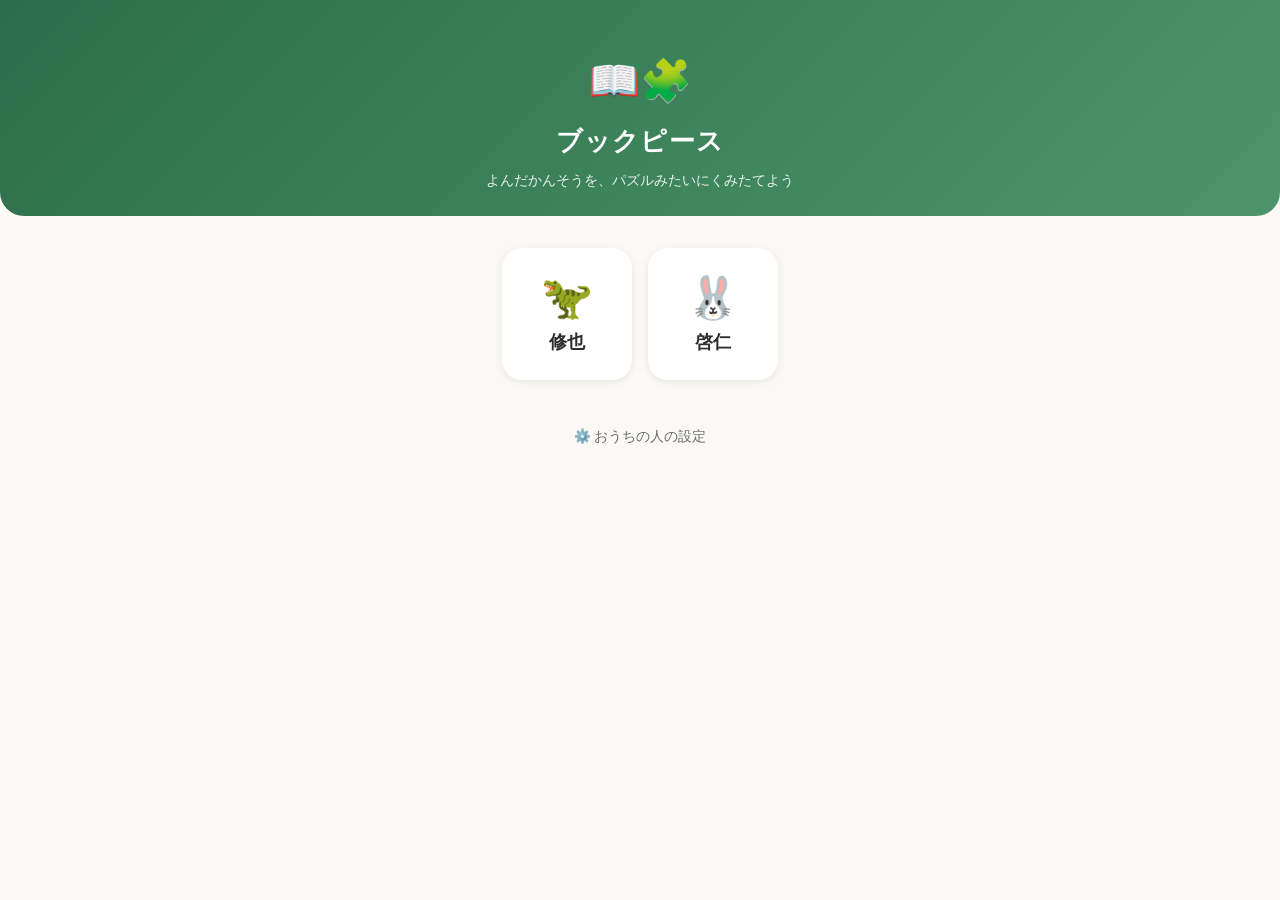
==== index.html @ 00ca7297 "first commit" ====
<!DOCTYPE html>
<html lang="ja">
<head>
  <meta charset="UTF-8">
  <meta name="viewport" content="width=device-width, initial-scale=1, viewport-fit=cover">
  <meta name="apple-mobile-web-app-capable" content="yes">
  <meta name="apple-mobile-web-app-status-bar-style" content="default">
  <meta name="apple-mobile-web-app-title" content="ブックピース">
  <meta name="theme-color" content="#2c6e49">
  <link rel="manifest" href="./manifest.json">
  <link rel="apple-touch-icon" href="./icons/icon.svg">
  <link rel="icon" href="./icons/icon.svg">
  <link rel="stylesheet" href="./style.css">
  <title>ブックピース</title>
</head>
<body>

  <!-- ホーム画面：子供選択 -->
  <section id="screen-home" class="screen active">
    <header class="home-header">
      <div class="home-logo">📖🧩</div>
      <h1>ブックピース</h1>
      <p class="home-sub">よんだかんそうを、パズルみたいにくみたてよう</p>
    </header>
    <div class="child-picker">
      <button class="child-btn" data-child="shuya">
        <span class="avatar">🦖</span>
        <span class="child-name" data-name="shuya">修也</span>
      </button>
      <button class="child-btn" data-child="hiroto">
        <span class="avatar">🐰</span>
        <span class="child-name" data-name="hiroto">啓仁</span>
      </button>
    </div>
    <button class="settings-link" data-action="open-settings">⚙️ おうちの人の設定</button>
  </section>

  <!-- 本棚画面 -->
  <section id="screen-shelf" class="screen">
    <header class="bar-header">
      <button class="back-btn" data-action="back-home">←</button>
      <div class="bar-title">
        <span class="shelf-avatar" id="shelf-avatar"><span>🦖</span></span>
        <h2 id="shelf-title">本棚</h2>
      </div>
      <span></span>
    </header>
    <div class="shelf-body">
      <button class="new-book-btn" data-action="new-book">＋ あたらしいかんそうぶんをつくる</button>
      <div class="shelf-list" id="shelf-list"></div>
      <div class="shelf-empty hidden" id="shelf-empty">まだ かんそうぶんが ないよ。<br>「あたらしいかんそうぶんをつくる」から はじめよう！</div>
    </div>
  </section>

  <!-- 本の登録画面 -->
  <section id="screen-newbook" class="screen">
    <header class="bar-header">
      <button class="back-btn" data-action="back-shelf">←</button>
      <div class="bar-title"><h2>本のとうろく</h2></div>
      <span></span>
    </header>
    <div class="form-body">
      <label class="form-label">本のタイトル</label>
      <input type="text" id="input-title" class="form-input" placeholder="れい：スイミー" maxlength="60">

      <label class="form-label">よんだ日</label>
      <input type="date" id="input-date" class="form-input">

      <label class="form-label">がくねんモード</label>
      <div class="grade-picker">
        <button class="grade-btn" data-grade="grade1">
          <strong>1ねんせいモード</strong>
          <span>ひらがな中心・4問・目標400字</span>
        </button>
        <button class="grade-btn" data-grade="grade3">
          <strong>3ねんせいモード</strong>
          <span>じっくり8問・目標800字</span>
        </button>
      </div>

      <button class="primary-btn" id="btn-start-interview">インタビューをはじめる →</button>
    </div>
  </section>

  <!-- インタビュー画面 -->
  <section id="screen-interview" class="screen">
    <header class="bar-header">
      <button class="back-btn" data-action="interview-back">←</button>
      <div class="bar-title"><h2>かんそうを話そう</h2></div>
      <span class="q-progress" id="q-progress"></span>
    </header>
    <div class="progress-bar-wrap">
      <div class="progress-bar-fill" id="interview-progress-fill"></div>
    </div>
    <div class="interview-body">
      <div class="question-card">
        <p class="question-text" id="question-text"></p>
      </div>
      <textarea id="answer-input" class="answer-textarea" placeholder="ここに かいてね（またはマイクでもOK）" rows="4"></textarea>
      <div class="mic-row">
        <button class="mic-btn" id="btn-mic" title="音声入力（対応ブラウザのみ）">🎤 話してみる</button>
      </div>
      <div class="emotion-chips hidden" id="emotion-chips"></div>
      <div class="depth-hint hidden" id="depth-hint">
        <p>もうすこしくわしく書いてみよう！たとえば、色や音、思ったことをたしてみてね。</p>
        <div class="depth-hint-actions">
          <button class="ghost-btn" id="btn-depth-edit">書きなおす</button>
          <button class="ghost-btn" id="btn-depth-continue">このまま次へ</button>
        </div>
      </div>
      <button class="primary-btn" id="btn-next-question">次へ →</button>
    </div>
  </section>

  <!-- カードパズル画面 -->
  <section id="screen-puzzle" class="screen">
    <header class="bar-header">
      <button class="back-btn" data-action="back-shelf">←</button>
      <div class="bar-title"><h2>カードをくみたてよう</h2></div>
      <span></span>
    </header>
    <p class="puzzle-hint">カードをタップしてえらび → いれたい「はじめ・なか・おわり」をタップ！</p>
    <div class="puzzle-zones">
      <div class="puzzle-zone" data-zone="start">
        <div class="zone-head">はじめ</div>
        <ul class="zone-list" id="zone-start"></ul>
      </div>
      <div class="puzzle-zone" data-zone="mid">
        <div class="zone-head">なか</div>
        <ul class="zone-list" id="zone-mid"></ul>
      </div>
      <div class="puzzle-zone" data-zone="end">
        <div class="zone-head">おわり</div>
        <ul class="zone-list" id="zone-end"></ul>
      </div>
    </div>
    <button class="primary-btn" id="btn-to-connect">つなぎことばへ →</button>
  </section>

  <!-- つなぎことば画面 -->
  <section id="screen-connect" class="screen">
    <header class="bar-header">
      <button class="back-btn" data-action="back-puzzle">←</button>
      <div class="bar-title"><h2>つなぎことば</h2></div>
      <span></span>
    </header>
    <p class="puzzle-hint">「＋」をタップして、カードとカードのあいだに ことばを いれてみよう（いれなくてもOK）</p>
    <div class="connect-list" id="connect-list"></div>
    <button class="primary-btn" id="btn-to-preview">げんこうようしを見る →</button>
  </section>

  <!-- 原稿用紙プレビュー画面 -->
  <section id="screen-preview" class="screen">
    <header class="bar-header">
      <button class="back-btn" data-action="back-connect">←</button>
      <div class="bar-title"><h2>げんこうようし</h2></div>
      <span></span>
    </header>
    <div class="preview-body">
      <div class="preview-title-block">
        <div class="preview-book-title" id="preview-book-title"></div>
        <div class="preview-child-name" id="preview-child-name"></div>
      </div>
      <div class="char-meter-wrap">
        <div class="char-meter-fill" id="char-meter-fill"></div>
      </div>
      <div class="char-meter-text" id="char-meter-text"></div>
      <div class="genko-wrap">
        <div class="genko-grid" id="genko-grid"></div>
      </div>
      <div class="ai-polish-row">
        <button class="ghost-btn full" id="btn-ai-polish">✨ AIでぶんしょうをととのえる</button>
        <p class="ai-polish-hint" id="ai-polish-hint">内容はかえずに、つなぎ方だけAIがきれいにするよ</p>
        <button class="ghost-btn full hidden" id="btn-ai-revert">もとの文章にもどす</button>
      </div>
      <button class="primary-btn" id="btn-save-essay">ほぞんする ✓</button>
      <button class="ghost-btn full" id="btn-edit-again">もどってなおす</button>
    </div>
  </section>

  <!-- 設定画面 -->
  <section id="screen-settings" class="screen">
    <header class="bar-header">
      <button class="back-btn" data-action="back-home">←</button>
      <div class="bar-title"><h2>おうちの人の設定</h2></div>
      <span></span>
    </header>
    <div class="settings-body" id="settings-body"></div>
  </section>

  <!-- パスコード入力モーダル -->
  <div id="passcode-modal" class="modal hidden">
    <div class="modal-inner">
      <h3 id="passcode-title">おうちの人のパスコード</h3>
      <div class="passcode-display" id="passcode-display">
        <span></span><span></span><span></span><span></span>
      </div>
      <div class="passcode-pad">
        <button data-key="1">1</button>
        <button data-key="2">2</button>
        <button data-key="3">3</button>
        <button data-key="4">4</button>
        <button data-key="5">5</button>
        <button data-key="6">6</button>
        <button data-key="7">7</button>
        <button data-key="8">8</button>
        <button data-key="9">9</button>
        <button data-key="cancel">キャンセル</button>
        <button data-key="0">0</button>
        <button data-key="del">⌫</button>
      </div>
      <div class="passcode-error" id="passcode-error"></div>
    </div>
  </div>

  <!-- つなぎことば選択モーダル -->
  <div id="connector-modal" class="modal hidden">
    <div class="modal-inner">
      <h3>つなぎことばをえらぼう</h3>
      <div class="connector-options" id="connector-options"></div>
      <button class="ghost-btn full" id="connector-close">とじる</button>
    </div>
  </div>

  <!-- トースト通知 -->
  <div id="toast" class="toast hidden"></div>

  <script src="./app.js"></script>
</body>
</html>
---- style.css ----
:root {
  --main: #2c6e49;
  --main-dark: #1f4f35;
  --main-light: #e8f3ed;
  --accent: #e76f51;
  --accent-light: #fdf0ec;
  --ink: #2d2d2d;
  --sub: #6b6b6b;
  --line: #ddd;
  --bg: #faf9f6;
  --card: #ffffff;
  --danger: #d9534f;
}

* { margin: 0; padding: 0; box-sizing: border-box; -webkit-tap-highlight-color: transparent; }

html, body {
  height: 100%;
  background: var(--bg);
  color: var(--ink);
  font-family: "Hiragino Kaku Gothic ProN", "Yu Gothic", "Meiryo", sans-serif;
  line-height: 1.6;
  -webkit-font-smoothing: antialiased;
}

button { font-family: inherit; cursor: pointer; border: none; background: none; }
input, textarea { font-family: inherit; }

.screen { display: none; min-height: 100vh; padding-bottom: 2rem; }
.screen.active { display: block; }
.hidden { display: none !important; }

/* ===== ホーム画面 ===== */
.home-header {
  text-align: center;
  padding: 3rem 1rem 1.5rem;
  background: linear-gradient(135deg, var(--main), #4c956c);
  color: #fff;
  border-radius: 0 0 24px 24px;
}
.home-logo { font-size: 2.6rem; margin-bottom: 0.4rem; }
.home-header h1 { font-size: 1.6rem; letter-spacing: 0.05em; }
.home-sub { font-size: 0.85rem; opacity: 0.9; margin-top: 0.5rem; }

.child-picker {
  display: flex;
  gap: 1rem;
  justify-content: center;
  padding: 2rem 1rem 1rem;
  flex-wrap: wrap;
}
.child-btn {
  background: var(--card);
  border-radius: 20px;
  box-shadow: 0 2px 8px rgba(0,0,0,0.08);
  padding: 1.6rem 2rem;
  display: flex;
  flex-direction: column;
  align-items: center;
  gap: 0.5rem;
  min-width: 130px;
  transition: transform 0.15s;
}
.child-btn:active { transform: scale(0.96); }
.child-btn .avatar { font-size: 2.6rem; }
.child-btn .child-name { font-size: 1.1rem; font-weight: bold; color: var(--ink); }

.settings-link {
  display: block;
  margin: 1.5rem auto 0;
  font-size: 0.85rem;
  color: var(--sub);
  text-align: center;
  padding: 0.5rem;
}

/* ===== 共通ヘッダー ===== */
.bar-header {
  display: flex;
  align-items: center;
  gap: 0.6rem;
  padding: 0.9rem 1rem;
  background: var(--main);
  color: #fff;
  position: sticky;
  top: 0;
  z-index: 10;
}
.bar-header .back-btn {
  font-size: 1.3rem;
  color: #fff;
  padding: 0.2rem 0.5rem;
}
.bar-title { flex: 1; display: flex; align-items: center; gap: 0.5rem; justify-content: center; }
.bar-title h2 { font-size: 1.05rem; font-weight: bold; }
.q-progress { font-size: 0.8rem; opacity: 0.9; min-width: 3rem; text-align: right; }
.shelf-avatar { font-size: 1.4rem; }

/* ===== 本棚 ===== */
.shelf-body { padding: 1.2rem 1rem; max-width: 700px; margin: 0 auto; }
.new-book-btn {
  width: 100%;
  background: var(--accent);
  color: #fff;
  font-weight: bold;
  font-size: 0.95rem;
  padding: 0.9rem;
  border-radius: 14px;
  box-shadow: 0 2px 6px rgba(231,111,81,0.3);
  margin-bottom: 1.2rem;
}
.new-book-btn:active { transform: scale(0.98); }

.shelf-list { display: flex; flex-direction: column; gap: 0.8rem; }
.shelf-item {
  background: var(--card);
  border-radius: 14px;
  box-shadow: 0 1px 4px rgba(0,0,0,0.08);
  padding: 0.9rem 1rem;
  display: flex;
  align-items: center;
  gap: 0.8rem;
}
.shelf-item-main { flex: 1; min-width: 0; cursor: pointer; }
.shelf-item-title { font-weight: bold; font-size: 1rem; white-space: nowrap; overflow: hidden; text-overflow: ellipsis; }
.shelf-item-meta { font-size: 0.78rem; color: var(--sub); margin-top: 0.2rem; display: flex; gap: 0.5rem; align-items: center; flex-wrap: wrap; }
.status-badge {
  display: inline-block;
  border-radius: 999px;
  padding: 0.1rem 0.6rem;
  font-size: 0.72rem;
  font-weight: bold;
}
.status-badge.done { background: var(--main-light); color: var(--main); }
.status-badge.draft { background: var(--accent-light); color: var(--accent); }
.shelf-delete-btn { font-size: 1.1rem; color: var(--sub); padding: 0.4rem; }
.shelf-empty { text-align: center; color: var(--sub); font-size: 0.9rem; margin-top: 2rem; line-height: 1.9; }

/* ===== フォーム(本登録) ===== */
.form-body { padding: 1.4rem 1.2rem; max-width: 560px; margin: 0 auto; }
.form-label { display: block; font-size: 0.85rem; font-weight: bold; color: var(--main); margin: 1.1rem 0 0.4rem; }
.form-label:first-child { margin-top: 0; }
.form-input {
  width: 100%;
  border: 1px solid var(--line);
  border-radius: 10px;
  padding: 0.7rem 0.9rem;
  font-size: 1rem;
  background: var(--card);
}
.form-input:focus { outline: 2px solid var(--main); }

.grade-picker { display: flex; flex-direction: column; gap: 0.6rem; }
.grade-btn {
  text-align: left;
  border: 2px solid var(--line);
  border-radius: 12px;
  padding: 0.8rem 1rem;
  background: var(--card);
  display: flex;
  flex-direction: column;
  gap: 0.2rem;
}
.grade-btn strong { font-size: 0.95rem; }
.grade-btn span { font-size: 0.78rem; color: var(--sub); }
.grade-btn.selected { border-color: var(--main); background: var(--main-light); }
.grade-btn.selected strong { color: var(--main); }

.primary-btn {
  display: block;
  width: 100%;
  background: var(--main);
  color: #fff;
  font-weight: bold;
  font-size: 1rem;
  padding: 0.9rem;
  border-radius: 14px;
  margin-top: 1.6rem;
  box-shadow: 0 2px 6px rgba(44,110,73,0.3);
}
.primary-btn:active { transform: scale(0.98); }
.primary-btn:disabled { background: #b7c7bd; box-shadow: none; }

.ghost-btn {
  background: none;
  color: var(--main);
  font-weight: bold;
  font-size: 0.9rem;
  padding: 0.6rem 1rem;
  border: 2px solid var(--main-light);
  border-radius: 12px;
}
.ghost-btn.full { display: block; width: 100%; margin-top: 0.8rem; text-align: center; }

/* ===== インタビュー画面 ===== */
.progress-bar-wrap { height: 6px; background: var(--main-light); }
.progress-bar-fill { height: 100%; background: var(--accent); transition: width 0.3s; width: 0%; }

.interview-body { padding: 1.4rem 1.2rem; max-width: 560px; margin: 0 auto; }
.question-card {
  background: var(--main-light);
  border-radius: 16px;
  padding: 1.3rem 1.2rem;
  margin-bottom: 1rem;
}
.question-text { font-size: 1.15rem; font-weight: bold; color: var(--main-dark); line-height: 1.7; }

.answer-textarea {
  width: 100%;
  border: 1px solid var(--line);
  border-radius: 12px;
  padding: 0.8rem 1rem;
  font-size: 1rem;
  resize: vertical;
  background: var(--card);
}
.answer-textarea:focus { outline: 2px solid var(--main); }

.mic-row { margin-top: 0.7rem; }
.mic-btn {
  background: var(--accent-light);
  color: var(--accent);
  font-weight: bold;
  font-size: 0.9rem;
  padding: 0.6rem 1.2rem;
  border-radius: 999px;
}
.mic-btn.listening { background: var(--accent); color: #fff; }
.mic-btn:disabled { opacity: 0.4; }

.emotion-chips { display: flex; flex-wrap: wrap; gap: 0.5rem; margin-top: 0.9rem; }
.emotion-chip {
  background: var(--card);
  border: 1px solid var(--line);
  border-radius: 999px;
  padding: 0.4rem 0.9rem;
  font-size: 0.85rem;
}
.emotion-chip:active { background: var(--main-light); }

.depth-hint {
  background: var(--accent-light);
  border-left: 4px solid var(--accent);
  border-radius: 10px;
  padding: 0.8rem 1rem;
  margin-top: 1rem;
  font-size: 0.85rem;
}
.depth-hint-actions { display: flex; gap: 0.6rem; margin-top: 0.6rem; }
.depth-hint-actions .ghost-btn { flex: 1; text-align: center; }

/* ===== カードパズル画面 ===== */
.puzzle-hint {
  font-size: 0.82rem;
  color: var(--sub);
  padding: 0.8rem 1.2rem 0;
  max-width: 700px;
  margin: 0 auto;
}
.puzzle-zones {
  display: flex;
  flex-direction: column;
  gap: 1rem;
  padding: 1rem 1.2rem;
  max-width: 700px;
  margin: 0 auto;
}
.puzzle-zone {
  background: var(--card);
  border: 2px dashed var(--line);
  border-radius: 14px;
  padding: 0.8rem;
  min-height: 4.5rem;
}
.puzzle-zone.drop-target { border-color: var(--accent); background: var(--accent-light); }
.zone-head { font-weight: bold; color: var(--main); font-size: 0.95rem; margin-bottom: 0.5rem; }
.zone-list { display: flex; flex-direction: column; gap: 0.5rem; list-style: none; min-height: 1rem; }

.puzzle-card {
  display: flex;
  align-items: center;
  gap: 0.5rem;
  background: var(--main-light);
  border-radius: 10px;
  padding: 0.6rem 0.7rem;
  font-size: 0.88rem;
}
.puzzle-card.selected { background: var(--accent); color: #fff; }
.puzzle-card .card-text { flex: 1; }
.puzzle-card .card-move-btns { display: flex; flex-direction: column; gap: 0.15rem; }
.puzzle-card .card-move-btns button {
  font-size: 0.7rem;
  background: rgba(0,0,0,0.08);
  border-radius: 6px;
  width: 1.4rem;
  height: 1.1rem;
  line-height: 1;
}
.puzzle-card.selected .card-move-btns button { background: rgba(255,255,255,0.3); color: #fff; }

/* ===== つなぎことば画面 ===== */
.connect-list { padding: 1rem 1.2rem; max-width: 700px; margin: 0 auto; display: flex; flex-direction: column; align-items: stretch; gap: 0; }
.connect-card {
  background: var(--main-light);
  border-radius: 10px;
  padding: 0.7rem 0.9rem;
  font-size: 0.9rem;
}
.connect-slot {
  align-self: center;
  margin: 0.4rem 0;
  background: var(--card);
  border: 1px dashed var(--line);
  border-radius: 999px;
  padding: 0.3rem 1rem;
  font-size: 0.82rem;
  color: var(--sub);
}
.connect-slot.has-word { border-style: solid; border-color: var(--accent); color: var(--accent); font-weight: bold; }

/* ===== 原稿用紙プレビュー画面 ===== */
.preview-body { padding: 1.2rem 1rem; max-width: 700px; margin: 0 auto; }
.preview-title-block { text-align: center; margin-bottom: 1rem; }
.preview-book-title { font-size: 1.1rem; font-weight: bold; }
.preview-child-name { font-size: 0.85rem; color: var(--sub); margin-top: 0.2rem; }

.char-meter-wrap {
  height: 10px;
  background: var(--main-light);
  border-radius: 999px;
  overflow: hidden;
}
.char-meter-fill { height: 100%; background: var(--accent); width: 0%; transition: width 0.3s; }
.char-meter-text { font-size: 0.82rem; color: var(--sub); text-align: right; margin: 0.3rem 0 1rem; }

.genko-wrap { overflow-x: auto; margin-bottom: 1.2rem; }
.genko-grid {
  display: grid;
  grid-template-columns: repeat(12, 1fr);
  border-top: 2px solid #c98d8d;
  border-left: 2px solid #c98d8d;
  width: 100%;
  max-width: 480px;
  margin: 0 auto;
}
.genko-grid span {
  aspect-ratio: 1 / 1;
  border-right: 1px solid #e3bcbc;
  border-bottom: 1px solid #e3bcbc;
  display: flex;
  align-items: center;
  justify-content: center;
  font-size: 0.85rem;
  color: var(--ink);
}

.ai-polish-row { text-align: center; margin-bottom: 1rem; }
.ai-polish-row .ghost-btn { border-color: var(--accent-light); color: var(--accent); }
.ai-polish-row .ghost-btn:disabled { opacity: 0.5; }
.ai-polish-hint { font-size: 0.75rem; color: var(--sub); margin: 0.4rem 0; }
#btn-ai-revert { color: var(--sub); border-color: var(--line); margin-top: 0.4rem; }
@media (min-width: 700px) {
  .genko-grid { grid-template-columns: repeat(18, 1fr); max-width: 640px; }
}

/* ===== 設定画面 ===== */
.settings-body { padding: 1.2rem 1.2rem 2rem; max-width: 560px; margin: 0 auto; }
.settings-group {
  background: var(--card);
  border-radius: 14px;
  box-shadow: 0 1px 4px rgba(0,0,0,0.06);
  padding: 1rem 1.1rem;
  margin-bottom: 1rem;
}
.settings-group h3 { font-size: 0.95rem; color: var(--main); margin-bottom: 0.7rem; }
.settings-input-row { display: flex; align-items: center; gap: 0.6rem; margin-bottom: 0.6rem; flex-wrap: wrap; }
.settings-input-row label { font-size: 0.85rem; min-width: 5.5rem; color: var(--sub); }
.settings-input-row input { flex: 1; min-width: 6rem; border: 1px solid var(--line); border-radius: 8px; padding: 0.5rem 0.7rem; }
.settings-save { background: var(--main); color: #fff; border-radius: 8px; padding: 0.5rem 1rem; font-size: 0.85rem; }
.settings-export-text {
  width: 100%;
  min-height: 8rem;
  border: 1px solid var(--line);
  border-radius: 8px;
  padding: 0.6rem;
  font-size: 0.78rem;
  font-family: monospace;
  margin-top: 0.6rem;
}
.danger-btn { background: var(--accent-light); color: var(--accent); font-weight: bold; padding: 0.6rem 1rem; border-radius: 10px; font-size: 0.85rem; }

/* ===== モーダル ===== */
.modal {
  position: fixed;
  inset: 0;
  background: rgba(0,0,0,0.5);
  display: flex;
  align-items: center;
  justify-content: center;
  z-index: 100;
  padding: 1rem;
}
.modal-inner {
  background: #fff;
  border-radius: 18px;
  padding: 1.4rem;
  width: 100%;
  max-width: 360px;
  text-align: center;
}
.modal-inner h3 { font-size: 1rem; margin-bottom: 1rem; color: var(--ink); }

.passcode-display { display: flex; justify-content: center; gap: 0.8rem; margin-bottom: 1.2rem; }
.passcode-display span {
  width: 1rem; height: 1rem;
  border-radius: 50%;
  border: 2px solid var(--line);
  display: inline-block;
}
.passcode-display span.filled { background: var(--main); border-color: var(--main); }

.passcode-pad { display: grid; grid-template-columns: repeat(3, 1fr); gap: 0.6rem; }
.passcode-pad button {
  background: var(--main-light);
  border-radius: 12px;
  padding: 0.9rem 0;
  font-size: 1.1rem;
  font-weight: bold;
  color: var(--main-dark);
}
.passcode-pad button[data-key="cancel"] { font-size: 0.8rem; }
.passcode-pad button:active { background: var(--main); color: #fff; }
.passcode-error { color: var(--danger); font-size: 0.82rem; margin-top: 0.8rem; min-height: 1.2rem; }

.connector-options { display: flex; flex-wrap: wrap; gap: 0.6rem; justify-content: center; margin-bottom: 1rem; }
.connector-option {
  background: var(--main-light);
  border-radius: 999px;
  padding: 0.55rem 1.1rem;
  font-size: 0.9rem;
  font-weight: bold;
  color: var(--main-dark);
}
.connector-option:active { background: var(--main); color: #fff; }

/* ===== トースト ===== */
.toast {
  position: fixed;
  left: 50%;
  bottom: 1.6rem;
  transform: translateX(-50%);
  background: rgba(30,30,30,0.9);
  color: #fff;
  padding: 0.7rem 1.4rem;
  border-radius: 999px;
  font-size: 0.85rem;
  z-index: 200;
}

@media (max-width: 400px) {
  .home-header h1 { font-size: 1.4rem; }
  .child-btn { min-width: 45%; padding: 1.2rem 1rem; }
}
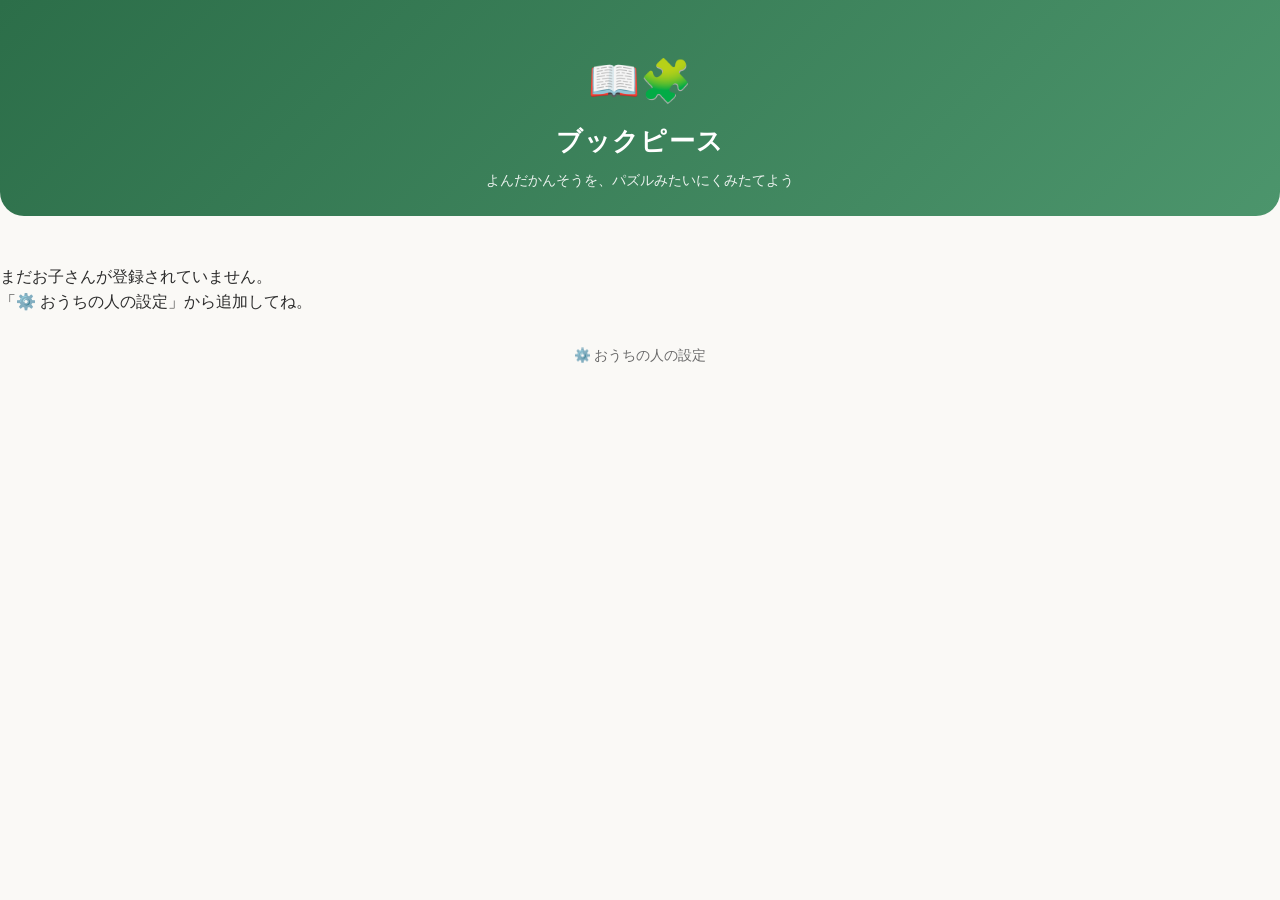
==== commit b5eaa6c5: "低学年向け機能を追加（ふりがな・よみあげ・原稿用紙レイアウト改善・お祝い演出）" ====
--- a/index.html
+++ b/index.html
@@ -22,16 +22,10 @@
       <h1>ブックピース</h1>
       <p class="home-sub">よんだかんそうを、パズルみたいにくみたてよう</p>
     </header>
-    <div class="child-picker">
-      <button class="child-btn" data-child="shuya">
-        <span class="avatar">🦖</span>
-        <span class="child-name" data-name="shuya">修也</span>
-      </button>
-      <button class="child-btn" data-child="hiroto">
-        <span class="avatar">🐰</span>
-        <span class="child-name" data-name="hiroto">啓仁</span>
-      </button>
-    </div>
+    <div class="child-picker" id="child-picker"></div>
+    <p class="child-picker-empty hidden" id="child-picker-empty">
+      まだお子さんが登録されていません。<br>「⚙️ おうちの人の設定」から追加してね。
+    </p>
     <button class="settings-link" data-action="open-settings">⚙️ おうちの人の設定</button>
   </section>
 
@@ -46,6 +40,7 @@
       <span></span>
     </header>
     <div class="shelf-body">
+      <div class="shelf-reward hidden" id="shelf-reward"></div>
       <button class="new-book-btn" data-action="new-book">＋ あたらしいかんそうぶんをつくる</button>
       <div class="shelf-list" id="shelf-list"></div>
       <div class="shelf-empty hidden" id="shelf-empty">まだ かんそうぶんが ないよ。<br>「あたらしいかんそうぶんをつくる」から はじめよう！</div>
@@ -66,17 +61,24 @@
       <label class="form-label">よんだ日</label>
       <input type="date" id="input-date" class="form-input">
 
-      <label class="form-label">がくねんモード</label>
-      <div class="grade-picker">
-        <button class="grade-btn" data-grade="grade1">
-          <strong>1ねんせいモード</strong>
-          <span>ひらがな中心・4問・目標400字</span>
-        </button>
-        <button class="grade-btn" data-grade="grade3">
-          <strong>3ねんせいモード</strong>
-          <span>じっくり8問・目標800字</span>
-        </button>
-      </div>
+      <label class="form-label">なんねんせい？</label>
+      <div class="grade-num-picker">
+        <button class="grade-num-btn" data-grade="1">1年生</button>
+        <button class="grade-num-btn" data-grade="2">2年生</button>
+        <button class="grade-num-btn" data-grade="3">3年生</button>
+        <button class="grade-num-btn" data-grade="4">4年生</button>
+        <button class="grade-num-btn" data-grade="5">5年生</button>
+        <button class="grade-num-btn" data-grade="6">6年生</button>
+      </div>
+      <p class="grade-hint" id="grade-hint">学年をえらぶと、しつもんの内容がかわるよ</p>
+
+      <label class="form-label">もくひょう文字数</label>
+      <div class="chars-presets">
+        <button class="chars-preset" data-chars="400">400字</button>
+        <button class="chars-preset" data-chars="800">800字</button>
+        <button class="chars-preset" data-chars="1200">1200字</button>
+      </div>
+      <input type="number" id="input-chars" class="form-input" placeholder="れい：800" min="100" max="4000" step="50" inputmode="numeric">
 
       <button class="primary-btn" id="btn-start-interview">インタビューをはじめる →</button>
     </div>
@@ -86,7 +88,7 @@
   <section id="screen-interview" class="screen">
     <header class="bar-header">
       <button class="back-btn" data-action="interview-back">←</button>
-      <div class="bar-title"><h2>かんそうを話そう</h2></div>
+      <div class="bar-title"><h2>かんそうを<ruby>話<rt>はな</rt></ruby>そう</h2></div>
       <span class="q-progress" id="q-progress"></span>
     </header>
     <div class="progress-bar-wrap">
@@ -95,20 +97,21 @@
     <div class="interview-body">
       <div class="question-card">
         <p class="question-text" id="question-text"></p>
+        <button class="speak-btn" id="btn-speak" title="しつもんをよみあげる">🔊 よんでもらう</button>
       </div>
       <textarea id="answer-input" class="answer-textarea" placeholder="ここに かいてね（またはマイクでもOK）" rows="4"></textarea>
       <div class="mic-row">
-        <button class="mic-btn" id="btn-mic" title="音声入力（対応ブラウザのみ）">🎤 話してみる</button>
+        <button class="mic-btn" id="btn-mic" title="音声入力（対応ブラウザのみ）">🎤 <ruby>話<rt>はな</rt></ruby>してみる</button>
       </div>
       <div class="emotion-chips hidden" id="emotion-chips"></div>
       <div class="depth-hint hidden" id="depth-hint">
-        <p>もうすこしくわしく書いてみよう！たとえば、色や音、思ったことをたしてみてね。</p>
+        <p>もうすこしくわしく<ruby>書<rt>か</rt></ruby>いてみよう！たとえば、<ruby>色<rt>いろ</rt></ruby>や<ruby>音<rt>おと</rt></ruby>、<ruby>思<rt>おも</rt></ruby>ったことをたしてみてね。</p>
         <div class="depth-hint-actions">
-          <button class="ghost-btn" id="btn-depth-edit">書きなおす</button>
-          <button class="ghost-btn" id="btn-depth-continue">このまま次へ</button>
+          <button class="ghost-btn" id="btn-depth-edit"><ruby>書<rt>か</rt></ruby>きなおす</button>
+          <button class="ghost-btn" id="btn-depth-continue">このまま<ruby>次<rt>つぎ</rt></ruby>へ</button>
         </div>
       </div>
-      <button class="primary-btn" id="btn-next-question">次へ →</button>
+      <button class="primary-btn" id="btn-next-question"><ruby>次<rt>つぎ</rt></ruby>へ →</button>
     </div>
   </section>
 
@@ -119,7 +122,7 @@
       <div class="bar-title"><h2>カードをくみたてよう</h2></div>
       <span></span>
     </header>
-    <p class="puzzle-hint">カードをタップしてえらび → いれたい「はじめ・なか・おわり」をタップ！</p>
+    <p class="puzzle-hint">カードをドラッグして「はじめ・なか・おわり」にいれよう！（タップでもいどうできるよ）</p>
     <div class="puzzle-zones">
       <div class="puzzle-zone" data-zone="start">
         <div class="zone-head">はじめ</div>
@@ -146,7 +149,7 @@
     </header>
     <p class="puzzle-hint">「＋」をタップして、カードとカードのあいだに ことばを いれてみよう（いれなくてもOK）</p>
     <div class="connect-list" id="connect-list"></div>
-    <button class="primary-btn" id="btn-to-preview">げんこうようしを見る →</button>
+    <button class="primary-btn" id="btn-to-preview">げんこうようしを<ruby>見<rt>み</rt></ruby>る →</button>
   </section>
 
   <!-- 原稿用紙プレビュー画面 -->
@@ -222,6 +225,28 @@
     </div>
   </div>
 
+  <!-- 確認モーダル（confirmの代わり） -->
+  <div id="confirm-modal" class="modal hidden">
+    <div class="modal-inner">
+      <div class="confirm-emoji" id="confirm-emoji">🤔</div>
+      <p class="confirm-message" id="confirm-message"></p>
+      <div class="confirm-actions">
+        <button class="ghost-btn" id="confirm-cancel">やめる</button>
+        <button class="confirm-ok-btn" id="confirm-ok">はい</button>
+      </div>
+    </div>
+  </div>
+
+  <!-- 完成お祝いモーダル -->
+  <div id="celebrate-modal" class="modal hidden">
+    <div class="modal-inner celebrate-inner">
+      <div class="celebrate-emoji">🎉</div>
+      <h3>かんせい！</h3>
+      <p class="celebrate-message" id="celebrate-message"></p>
+      <button class="primary-btn" id="celebrate-close">本だなへ →</button>
+    </div>
+  </div>
+
   <!-- トースト通知 -->
   <div id="toast" class="toast hidden"></div>
 
--- a/style.css
+++ b/style.css
@@ -150,21 +150,48 @@
 }
 .form-input:focus { outline: 2px solid var(--main); }
 
-.grade-picker { display: flex; flex-direction: column; gap: 0.6rem; }
-.grade-btn {
-  text-align: left;
+.grade-num-picker {
+  display: grid;
+  grid-template-columns: repeat(3, 1fr);
+  gap: 0.5rem;
+}
+.grade-num-btn {
   border: 2px solid var(--line);
   border-radius: 12px;
-  padding: 0.8rem 1rem;
-  background: var(--card);
-  display: flex;
-  flex-direction: column;
-  gap: 0.2rem;
-}
-.grade-btn strong { font-size: 0.95rem; }
-.grade-btn span { font-size: 0.78rem; color: var(--sub); }
-.grade-btn.selected { border-color: var(--main); background: var(--main-light); }
-.grade-btn.selected strong { color: var(--main); }
+  padding: 0.7rem 0.4rem;
+  background: var(--card);
+  font-size: 0.95rem;
+  font-weight: bold;
+}
+.grade-num-btn.selected {
+  border-color: var(--main);
+  background: var(--main-light);
+  color: var(--main);
+}
+.grade-hint {
+  font-size: 0.78rem;
+  color: var(--sub);
+  margin-top: 0.4rem;
+}
+.chars-presets {
+  display: flex;
+  gap: 0.5rem;
+  margin-bottom: 0.5rem;
+}
+.chars-preset {
+  flex: 1;
+  border: 2px solid var(--line);
+  border-radius: 999px;
+  padding: 0.45rem 0.4rem;
+  background: var(--card);
+  font-size: 0.85rem;
+}
+.chars-preset.selected {
+  border-color: var(--main);
+  background: var(--main-light);
+  color: var(--main);
+  font-weight: bold;
+}
 
 .primary-btn {
   display: block;
@@ -204,6 +231,23 @@
   margin-bottom: 1rem;
 }
 .question-text { font-size: 1.15rem; font-weight: bold; color: var(--main-dark); line-height: 1.7; }
+
+/* ===== ふりがな（学年1〜2年のときだけ表示） ===== */
+rt { font-size: 0.45em; color: var(--sub); font-weight: normal; }
+body:not(.furigana-on) rt { display: none; }
+.furigana-on .question-text { line-height: 2.1; }
+
+.speak-btn {
+  margin-top: 0.7rem;
+  background: var(--card);
+  color: var(--main);
+  font-weight: bold;
+  font-size: 0.85rem;
+  padding: 0.45rem 1rem;
+  border-radius: 999px;
+  border: 2px solid var(--main);
+}
+.speak-btn.speaking { background: var(--main); color: #fff; }
 
 .answer-textarea {
   width: 100%;
@@ -284,8 +328,12 @@
   border-radius: 10px;
   padding: 0.6rem 0.7rem;
   font-size: 0.88rem;
+  touch-action: none;
+  cursor: grab;
 }
 .puzzle-card.selected { background: var(--accent); color: #fff; }
+.puzzle-card .drag-handle { color: var(--sub); font-size: 0.9rem; }
+.puzzle-card.selected .drag-handle { color: rgba(255,255,255,0.7); }
 .puzzle-card .card-text { flex: 1; }
 .puzzle-card .card-move-btns { display: flex; flex-direction: column; gap: 0.15rem; }
 .puzzle-card .card-move-btns button {
@@ -297,6 +345,16 @@
   line-height: 1;
 }
 .puzzle-card.selected .card-move-btns button { background: rgba(255,255,255,0.3); color: #fff; }
+.puzzle-card.drag-origin { opacity: 0.35; }
+.puzzle-card-ghost {
+  position: fixed;
+  top: 0;
+  left: 0;
+  z-index: 1000;
+  pointer-events: none;
+  box-shadow: 0 6px 16px rgba(0,0,0,0.25);
+  opacity: 0.95;
+}
 
 /* ===== つなぎことば画面 ===== */
 .connect-list { padding: 1rem 1.2rem; max-width: 700px; margin: 0 auto; display: flex; flex-direction: column; align-items: stretch; gap: 0; }
@@ -317,6 +375,11 @@
   color: var(--sub);
 }
 .connect-slot.has-word { border-style: solid; border-color: var(--accent); color: var(--accent); font-weight: bold; }
+
+.connector-group-label { font-size: 0.78rem; color: var(--sub); font-weight: bold; margin: 0.7rem 0 0.35rem; text-align: left; }
+.connector-group-label:first-child { margin-top: 0; }
+.connector-group { display: flex; flex-wrap: wrap; gap: 0.5rem; }
+.connector-none { display: block; width: 100%; margin-top: 1rem; border-style: dashed; color: var(--sub); }
 
 /* ===== 原稿用紙プレビュー画面 ===== */
 .preview-body { padding: 1.2rem 1rem; max-width: 700px; margin: 0 auto; }
@@ -333,25 +396,37 @@
 .char-meter-fill { height: 100%; background: var(--accent); width: 0%; transition: width 0.3s; }
 .char-meter-text { font-size: 0.82rem; color: var(--sub); text-align: right; margin: 0.3rem 0 1rem; }
 
-.genko-wrap { overflow-x: auto; margin-bottom: 1.2rem; }
+.genko-wrap { overflow-x: auto; overflow-y: hidden; margin-bottom: 1.2rem; padding-bottom: 0.4rem; }
 .genko-grid {
-  display: grid;
-  grid-template-columns: repeat(12, 1fr);
+  display: flex;
+  flex-direction: row-reverse;
+  align-items: flex-start;
+  width: max-content;
+  margin: 0 auto;
   border-top: 2px solid #c98d8d;
-  border-left: 2px solid #c98d8d;
-  width: 100%;
-  max-width: 480px;
-  margin: 0 auto;
+  border-right: 2px solid #c98d8d;
+}
+.genko-col {
+  display: flex;
+  flex-direction: column;
+  flex-shrink: 0;
 }
 .genko-grid span {
-  aspect-ratio: 1 / 1;
-  border-right: 1px solid #e3bcbc;
+  width: 1.7rem;
+  height: 1.7rem;
+  flex-shrink: 0;
+  border-left: 1px solid #e3bcbc;
   border-bottom: 1px solid #e3bcbc;
   display: flex;
   align-items: center;
   justify-content: center;
   font-size: 0.85rem;
   color: var(--ink);
+}
+.genko-grid span.hang {
+  flex-direction: column;
+  font-size: 0.68rem;
+  line-height: 1.1;
 }
 
 .ai-polish-row { text-align: center; margin-bottom: 1rem; }
@@ -359,9 +434,6 @@
 .ai-polish-row .ghost-btn:disabled { opacity: 0.5; }
 .ai-polish-hint { font-size: 0.75rem; color: var(--sub); margin: 0.4rem 0; }
 #btn-ai-revert { color: var(--sub); border-color: var(--line); margin-top: 0.4rem; }
-@media (min-width: 700px) {
-  .genko-grid { grid-template-columns: repeat(18, 1fr); max-width: 640px; }
-}
 
 /* ===== 設定画面 ===== */
 .settings-body { padding: 1.2rem 1.2rem 2rem; max-width: 560px; margin: 0 auto; }
@@ -377,6 +449,63 @@
 .settings-input-row label { font-size: 0.85rem; min-width: 5.5rem; color: var(--sub); }
 .settings-input-row input { flex: 1; min-width: 6rem; border: 1px solid var(--line); border-radius: 8px; padding: 0.5rem 0.7rem; }
 .settings-save { background: var(--main); color: #fff; border-radius: 8px; padding: 0.5rem 1rem; font-size: 0.85rem; }
+.settings-save.full { display: block; width: 100%; text-align: center; padding: 0.7rem; margin-top: 0.8rem; }
+
+.settings-children-list { display: flex; flex-direction: column; gap: 0.6rem; }
+.child-settings-row {
+  display: flex;
+  align-items: center;
+  gap: 0.6rem;
+  background: var(--main-light);
+  border-radius: 10px;
+  padding: 0.5rem 0.6rem;
+}
+.child-row-avatar {
+  font-size: 1.5rem;
+  background: var(--card);
+  border-radius: 50%;
+  width: 2.6rem;
+  height: 2.6rem;
+  flex-shrink: 0;
+  display: flex;
+  align-items: center;
+  justify-content: center;
+}
+.child-row-name {
+  flex: 1;
+  min-width: 0;
+  border: 1px solid var(--line);
+  border-radius: 8px;
+  padding: 0.45rem 0.6rem;
+  font-size: 0.95rem;
+  background: var(--card);
+}
+.child-row-delete {
+  color: var(--danger);
+  font-size: 0.8rem;
+  font-weight: bold;
+  padding: 0.4rem 0.6rem;
+  flex-shrink: 0;
+}
+.settings-add-child { margin-top: 0.9rem; }
+.avatar-picker {
+  display: flex;
+  flex-wrap: wrap;
+  gap: 0.4rem;
+  margin-top: 0.4rem;
+}
+.avatar-choice-btn {
+  font-size: 1.3rem;
+  background: var(--card);
+  border: 2px solid var(--line);
+  border-radius: 50%;
+  width: 2.4rem;
+  height: 2.4rem;
+  display: flex;
+  align-items: center;
+  justify-content: center;
+}
+.avatar-choice-btn.selected { border-color: var(--main); background: var(--main-light); }
 .settings-export-text {
   width: 100%;
   min-height: 8rem;
@@ -432,7 +561,7 @@
 .passcode-pad button:active { background: var(--main); color: #fff; }
 .passcode-error { color: var(--danger); font-size: 0.82rem; margin-top: 0.8rem; min-height: 1.2rem; }
 
-.connector-options { display: flex; flex-wrap: wrap; gap: 0.6rem; justify-content: center; margin-bottom: 1rem; }
+.connector-options { margin-bottom: 1rem; }
 .connector-option {
   background: var(--main-light);
   border-radius: 999px;
@@ -442,6 +571,64 @@
   color: var(--main-dark);
 }
 .connector-option:active { background: var(--main); color: #fff; }
+
+/* ===== 確認モーダル ===== */
+.confirm-emoji { font-size: 2.4rem; margin-bottom: 0.6rem; }
+.confirm-message { font-size: 0.95rem; line-height: 1.7; margin-bottom: 1.2rem; white-space: pre-line; }
+.confirm-actions { display: flex; gap: 0.7rem; }
+.confirm-actions .ghost-btn { flex: 1; }
+.confirm-ok-btn {
+  flex: 1;
+  background: var(--danger);
+  color: #fff;
+  font-weight: bold;
+  font-size: 0.95rem;
+  padding: 0.6rem 1rem;
+  border-radius: 12px;
+}
+.confirm-ok-btn:active { transform: scale(0.97); }
+
+/* ===== 完成お祝い ===== */
+.celebrate-inner h3 { font-size: 1.4rem; color: var(--main); margin-bottom: 0.6rem; }
+.celebrate-emoji { font-size: 3rem; animation: celebrate-pop 0.5s ease; }
+.celebrate-message { font-size: 0.95rem; line-height: 1.8; white-space: pre-line; margin-bottom: 0.4rem; }
+@keyframes celebrate-pop {
+  0% { transform: scale(0); }
+  70% { transform: scale(1.25); }
+  100% { transform: scale(1); }
+}
+
+.confetti-layer {
+  position: fixed;
+  inset: 0;
+  pointer-events: none;
+  overflow: hidden;
+  z-index: 300;
+}
+.confetti-piece {
+  position: absolute;
+  top: -5%;
+  width: 10px;
+  height: 14px;
+  border-radius: 2px;
+  animation: confetti-fall linear forwards;
+}
+@keyframes confetti-fall {
+  0% { transform: translateY(0) rotate(0deg); opacity: 1; }
+  100% { transform: translateY(110vh) rotate(540deg); opacity: 0.7; }
+}
+
+/* ===== 本棚のごほうび ===== */
+.shelf-reward {
+  background: var(--card);
+  border-radius: 14px;
+  box-shadow: 0 1px 4px rgba(0,0,0,0.08);
+  padding: 0.7rem 1rem;
+  margin-bottom: 1rem;
+  text-align: center;
+}
+.reward-stars { display: block; font-size: 1.05rem; letter-spacing: 0.1em; }
+.reward-text { display: block; font-size: 0.8rem; color: var(--sub); margin-top: 0.2rem; }
 
 /* ===== トースト ===== */
 .toast {
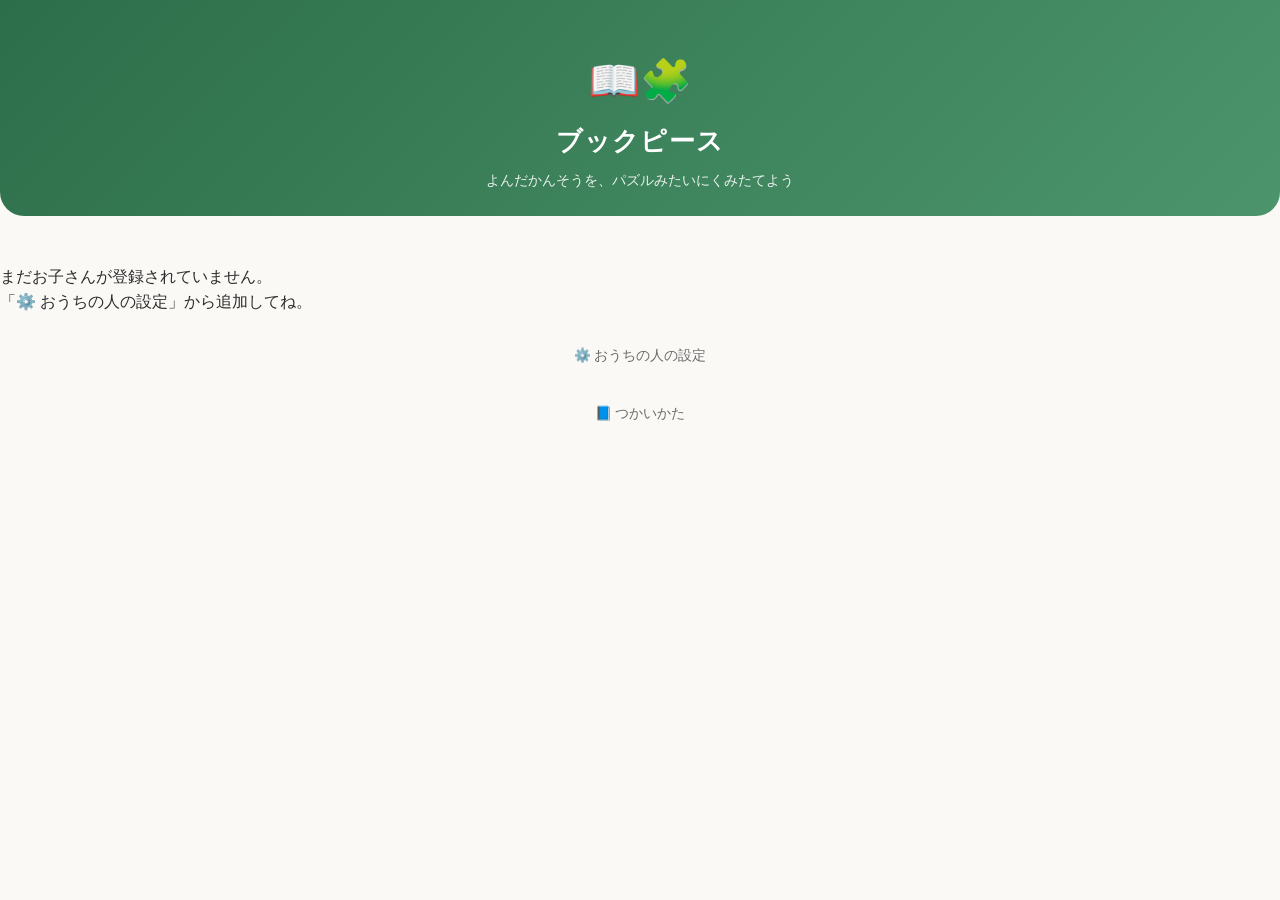
==== commit 7a5b45a4: "アプリ内に「つかいかた」画面を追加 Co-Authored-By: Claude Opus 4.8 <noreply@anthropic.com>" ====
--- a/index.html
+++ b/index.html
@@ -27,6 +27,7 @@
       まだお子さんが登録されていません。<br>「⚙️ おうちの人の設定」から追加してね。
     </p>
     <button class="settings-link" data-action="open-settings">⚙️ おうちの人の設定</button>
+    <button class="settings-link" data-action="open-guide">📘 つかいかた</button>
   </section>
 
   <!-- 本棚画面 -->
@@ -189,6 +190,264 @@
       <span></span>
     </header>
     <div class="settings-body" id="settings-body"></div>
+  </section>
+
+  <!-- つかいかたガイド画面（おうちの人向け） -->
+  <section id="screen-guide" class="screen">
+    <header class="bar-header">
+      <button class="back-btn" data-action="back-home">←</button>
+      <div class="bar-title"><h2>つかいかた</h2></div>
+      <span></span>
+    </header>
+    <div class="guide-body">
+
+      <p class="g-lead">
+        「読書感想文、なにを書いていいか分からない…」を、
+        おしゃべりだけで原稿用紙にするアプリです。
+      </p>
+
+      <div class="g-section">
+        <h3>どんなアプリ？</h3>
+        <p>
+          子どもは、アプリが出す質問に<strong>ひとつずつ答えるだけ</strong>。
+          答えが「カード」になり、それを「はじめ・なか・おわり」に並べかえると、
+          原稿用紙のかたちの感想文ができあがります。
+        </p>
+        <p>
+          いきなり原稿用紙に向かうと手が止まってしまう子でも、
+          「一番心にのこったのはどこ？」のような具体的な質問になら答えられる ——
+          その答えをそのまま文章の材料にする、という考え方でつくっています。
+        </p>
+        <div class="g-note">
+          <strong>学年に合わせて質問が変わります。</strong>
+          1〜2年生・3〜4年生・5〜6年生の3段階。低学年の画面にはすべて<strong>ふりがな</strong>がつきます。
+        </div>
+      </div>
+
+      <div class="g-section">
+        <h3>はじめる前に（おうちの人の準備・3分）</h3>
+
+        <div class="g-step">
+          <div class="g-step-num">1</div>
+          <div class="g-step-body">
+            <h4>ホーム画面に追加しておくと便利</h4>
+            <p>会員登録もインストールも要りません。ブラウザの「ホーム画面に追加」をしておくと、ふつうのアプリのように開けます（iPhoneなら共有ボタン →「ホーム画面に追加」）。</p>
+          </div>
+        </div>
+
+        <div class="g-step">
+          <div class="g-step-num">2</div>
+          <div class="g-step-body">
+            <h4>お子さんを登録する</h4>
+            <p><span class="g-screen">⚙️ おうちの人の設定</span> を開き、アイコンとなまえを選んで「お子さんを追加」。きょうだい何人でも登録できます。</p>
+            <div class="g-tip">
+              <strong>パスコードは初期値「0000」です。</strong>
+              設定画面はパスコードで守られています。気になる方は同じ設定画面から変更してください。
+            </div>
+          </div>
+        </div>
+
+        <div class="g-step">
+          <div class="g-step-num">3</div>
+          <div class="g-step-body">
+            <h4>（任意）AI機能を使うなら</h4>
+            <p>
+              最後に文章を整える機能を使いたい場合だけ、設定画面でGoogleの「Gemini APIキー」を入れます。
+              <strong>入れなくてもアプリは全部使えます</strong>（AIのボタンが出ないだけです）。
+            </p>
+            <p>キーは Google AI Studio で無料で取得できます。くわしくは下のQ&amp;Aへ。</p>
+          </div>
+        </div>
+      </div>
+
+      <div class="g-section">
+        <h3>子どもが使う流れ（5ステップ）</h3>
+
+        <div class="g-step">
+          <div class="g-step-num">1</div>
+          <div class="g-step-body">
+            <h4>本を登録する <span class="g-screen">本のとうろく</span></h4>
+            <p>本のタイトル、読んだ日、学年、目標の文字数を入れます。</p>
+            <p>目標文字数の目安は、1〜2年生400字／3〜4年生800字／5〜6年生1200字。学年を選ぶと自動で入ります。</p>
+          </div>
+        </div>
+
+        <div class="g-step">
+          <div class="g-step-num">2</div>
+          <div class="g-step-body">
+            <h4>質問に答える <span class="g-screen">かんそうを話そう</span></h4>
+            <p>質問がひとつずつ出るので、思ったことを答えます。ここがこのアプリの中心です。</p>
+            <ul>
+              <li><strong>🔊 よんでもらう</strong> … 質問を読み上げてくれます。まだ字が読みにくい子に</li>
+              <li><strong>🎤 話してみる</strong> … しゃべった言葉がそのまま文字になります（Chrome など対応ブラウザのみ）</li>
+              <li>もちろん、キーボードで打ってもOK</li>
+            </ul>
+            <div class="g-tip">
+              <strong>答えが短いと「もう少し聞かせて」と出ます。</strong>
+              「たのしかった」で終わらせず、「どこが？」「どうして？」を引き出すためのしかけです。
+              そのまま進みたいときは「このまま次へ」を押せば大丈夫。
+            </div>
+            <p>目標の文字数に足りないときは、アプリが<strong>追加の質問を自動で出します</strong>。足りていれば早めに終わります。</p>
+          </div>
+        </div>
+
+        <div class="g-step">
+          <div class="g-step-num">3</div>
+          <div class="g-step-body">
+            <h4>カードを並べかえる <span class="g-screen">カードをくみたてよう</span></h4>
+            <p>
+              答えが1枚ずつのカードになっています。それを「はじめ」「なか」「おわり」の3つの箱に入れていきます。
+              ドラッグでも、タップでも動かせます。
+            </p>
+            <p>最初からだいたい正しい箱に入っているので、順番を入れかえたり、いらないカードを外したりするだけでOKです。</p>
+            <div class="g-note">
+              ここが「パズル」の部分です。<strong>文章の組み立てを目で見て理解できる</strong>のがねらいです。
+            </div>
+          </div>
+        </div>
+
+        <div class="g-step">
+          <div class="g-step-num">4</div>
+          <div class="g-step-body">
+            <h4>つなぎことばを入れる <span class="g-screen">つなぎことば</span></h4>
+            <p>
+              カードとカードのあいだの「＋」をタップすると、「そして」「でも」「だから」などを選べます。
+              入れなくても大丈夫です。
+            </p>
+          </div>
+        </div>
+
+        <div class="g-step">
+          <div class="g-step-num">5</div>
+          <div class="g-step-body">
+            <h4>原稿用紙で確認して保存 <span class="g-screen">げんこうようし</span></h4>
+            <p>本物の原稿用紙のマス目に流し込まれた状態で表示されます。文字数もカウントされます。</p>
+            <p>「ほぞんする ✓」で完成。本だなに並び、冊数に応じてお祝いの演出が出ます。</p>
+            <p>直したくなったら「もどってなおす」でいつでもやり直せます。</p>
+          </div>
+        </div>
+      </div>
+
+      <div class="g-section">
+        <h3>どんな質問が出るの？</h3>
+        <p>
+          読書感想文の定番の型「はじめ・なか・おわり」に沿って質問が並んでいます。
+          以下は3〜4年生の例です（学年によって言葉づかいと深さが変わります）。
+        </p>
+
+        <div class="g-qgroup">
+          <h4>はじめ — 読むきっかけ</h4>
+          <ul>
+            <li>この本は、どんなお話ですか？</li>
+            <li>どうしてこの本を読もうと思ったの？</li>
+            <li>題名や表紙を見て、読む前はどんなお話だと思った？</li>
+          </ul>
+        </div>
+
+        <div class="g-qgroup">
+          <h4>なか — 心が動いたところ</h4>
+          <ul>
+            <li>この本のことで、いちばん話したいことは何？</li>
+            <li>いちばん心に残った場面はどこ？どうしてそこが心に残ったの？</li>
+            <li>この本を読んで、はじめて分かったことや知ったことは？</li>
+            <li>登場人物で、お話の中で変わっていった人はいる？どんなふうに変わった？</li>
+            <li>自分とにているところ、ちがうところはどこ？</li>
+            <li>腹が立ったところや、「どうしてかなあ」と思ったところはある？</li>
+            <li>もし自分だったら、どうする？</li>
+          </ul>
+        </div>
+
+        <div class="g-qgroup">
+          <h4>おわり — 読んだあとの自分</h4>
+          <ul>
+            <li>登場人物に言いたいことがあるとしたら、何を言う？</li>
+            <li>作者は、この本を通してどんなことを伝えたかったと思う？</li>
+            <li>この本を読んで、自分が変わったことや、新しく得たものは？</li>
+            <li>これから、どんなことをしてみたい？</li>
+          </ul>
+        </div>
+
+        <div class="g-tip">
+          <strong>おうちの方へのおすすめ。</strong>
+          「いちばん話したいことは何？」は、その子の感想の核になる質問です。
+          アプリに打ち込む前に、いちど<strong>声に出して聞いてあげる</strong>と、
+          ぐっと自分の言葉が出てきます。
+        </div>
+      </div>
+
+      <div class="g-section">
+        <h3>おうちの人ができること</h3>
+        <div class="g-table-scroll">
+          <table>
+            <tr>
+              <th>やりたいこと</th>
+              <th>どこから</th>
+            </tr>
+            <tr>
+              <td>子どもを追加・削除する</td>
+              <td>⚙️ おうちの人の設定 → お子さんの登録</td>
+            </tr>
+            <tr>
+              <td>パスコードを変える</td>
+              <td>⚙️ おうちの人の設定 → パスコードの変更</td>
+            </tr>
+            <tr>
+              <td>AI機能をオン／オフする</td>
+              <td>⚙️ おうちの人の設定 → APIキーを入れる／空にする</td>
+            </tr>
+            <tr>
+              <td>書いた感想文を見る</td>
+              <td>子どものアイコン → 本だな</td>
+            </tr>
+            <tr>
+              <td>感想文を消す</td>
+              <td>本だなの 🗑 アイコン</td>
+            </tr>
+          </table>
+        </div>
+      </div>
+
+      <div class="g-section">
+        <h3>よくある質問</h3>
+        <dl class="g-faq">
+          <dt>お金はかかりますか？</dt>
+          <dd>アプリは無料です。AI機能もGoogleの無料枠の範囲で使えます（使いすぎると上限に達しますが、その旨がアプリに表示されます）。</dd>
+
+          <dt>書いたものはどこに保存されますか？外部に送られませんか？</dt>
+          <dd>
+            感想文は<strong>その端末のブラウザの中だけ</strong>に保存されます。サーバーには送られず、他の人からは見えません。
+            ただし裏返すと、<strong>別の端末では見られません</strong>し、ブラウザのデータを消すと感想文も消えます。大事なものは完成後にスクリーンショットを撮っておくのが安心です。
+          </dd>
+
+          <dt>AI機能を使うと、AIが感想文を書いてしまいませんか？</dt>
+          <dd>
+            書きません。AIがするのは、子どもが書いた文の<strong>助詞や句読点、文のつなぎ方を整えるだけ</strong>で、
+            内容やエピソードを足さないよう指示しています。整えた結果が気に入らなければ「もとの文章にもどす」で戻せます。
+            使うかどうかはご家庭の考え方しだいなので、<strong>使わない選択でもまったく問題ありません</strong>。
+          </dd>
+
+          <dt>APIキーはどう取るのですか？</dt>
+          <dd>
+            Google AI Studio（aistudio.google.com）にGoogleアカウントでログインし、「Get API key」から無料で発行できます。
+            発行したキーをアプリの設定画面に貼り付けてください。キーもその端末の中だけに保存されます。
+          </dd>
+
+          <dt>マイクで話しても文字になりません</dt>
+          <dd>音声入力は対応ブラウザのみの機能です。iPhone/iPadならSafari、AndroidやPCならChromeでお試しください。使えない場合もキーボード入力で問題なく進められます。</dd>
+
+          <dt>下書きのまま途中でやめても大丈夫？</dt>
+          <dd>大丈夫です。答えたところまで自動で保存され、本だなに「とちゅう」と表示されます。次に開いたときは続きから再開できます。</dd>
+
+          <dt>宿題としてどう使えばいいですか？</dt>
+          <dd>
+            完成した原稿用紙の画面を見ながら、<strong>子ども自身が原稿用紙に書き写す</strong>のがおすすめです。
+            書き写しながら「ここはこう直したいな」と推敲が入るので、それも含めて学びになります。
+          </dd>
+        </dl>
+      </div>
+
+      <p class="g-footer">ご質問・不具合の報告はいつでもどうぞ 🙌</p>
+    </div>
   </section>
 
   <!-- パスコード入力モーダル -->
--- a/style.css
+++ b/style.css
@@ -644,6 +644,100 @@
   z-index: 200;
 }
 
+/* ===== つかいかたガイド（おうちの人向け） ===== */
+.guide-body {
+  max-width: 640px;
+  margin: 0 auto;
+  padding: 1rem;
+  line-height: 1.8;
+}
+.g-lead { font-size: 0.95rem; color: var(--sub); margin-bottom: 1.2rem; }
+
+.g-section {
+  background: var(--card);
+  border-radius: 12px;
+  box-shadow: 0 1px 4px rgba(0,0,0,0.06);
+  padding: 1.3rem 1.1rem;
+  margin-bottom: 1.2rem;
+}
+.g-section > h3 {
+  font-size: 1.05rem;
+  color: var(--main);
+  border-left: 5px solid var(--main);
+  padding-left: 0.6rem;
+  margin-bottom: 0.9rem;
+}
+.g-section p { font-size: 0.92rem; margin-bottom: 0.6rem; }
+.g-section ul { margin: 0.3rem 0 0.8rem 1.2rem; }
+.g-section li { font-size: 0.9rem; margin-bottom: 0.3rem; }
+
+.g-step { display: flex; gap: 0.8rem; margin-bottom: 1.3rem; }
+.g-step:last-child { margin-bottom: 0; }
+.g-step-num {
+  flex: 0 0 1.9rem;
+  height: 1.9rem;
+  border-radius: 50%;
+  background: var(--main);
+  color: #fff;
+  display: flex;
+  align-items: center;
+  justify-content: center;
+  font-weight: bold;
+  font-size: 0.9rem;
+}
+.g-step-body { flex: 1; min-width: 0; }
+.g-step-body h4 { font-size: 0.98rem; margin: 0.15rem 0 0.35rem; }
+
+.g-screen {
+  display: inline-block;
+  background: var(--main-light);
+  color: var(--main);
+  border-radius: 5px;
+  padding: 0.05rem 0.45rem;
+  font-size: 0.82rem;
+  font-weight: bold;
+}
+
+.g-tip {
+  background: var(--accent-light);
+  border-left: 4px solid var(--accent);
+  border-radius: 0 8px 8px 0;
+  padding: 0.8rem 1rem;
+  margin: 0.8rem 0;
+  font-size: 0.88rem;
+}
+.g-tip strong { color: var(--accent); }
+
+.g-note {
+  background: var(--main-light);
+  border-radius: 8px;
+  padding: 0.8rem 1rem;
+  margin: 0.8rem 0;
+  font-size: 0.88rem;
+}
+
+.g-qgroup { margin-bottom: 1rem; }
+.g-qgroup h4 { font-size: 0.92rem; color: var(--main); margin-bottom: 0.25rem; }
+.g-qgroup ul { margin-bottom: 0; }
+
+.g-table-scroll { overflow-x: auto; -webkit-overflow-scrolling: touch; }
+.g-table-scroll table { width: 100%; border-collapse: collapse; font-size: 0.88rem; }
+.g-table-scroll th,
+.g-table-scroll td {
+  border: 1px solid var(--line);
+  padding: 0.5rem 0.6rem;
+  text-align: left;
+  vertical-align: top;
+}
+.g-table-scroll th { background: var(--main-light); color: var(--main); white-space: nowrap; }
+
+.g-faq dt { font-weight: bold; margin-top: 0.9rem; font-size: 0.92rem; }
+.g-faq dt::before { content: "Q. "; color: var(--main); }
+.g-faq dd { margin-left: 0; font-size: 0.9rem; }
+.g-faq dd::before { content: "A. "; color: var(--accent); font-weight: bold; }
+
+.g-footer { text-align: center; font-size: 0.82rem; color: var(--sub); margin-top: 1.5rem; }
+
 @media (max-width: 400px) {
   .home-header h1 { font-size: 1.4rem; }
   .child-btn { min-width: 45%; padding: 1.2rem 1rem; }
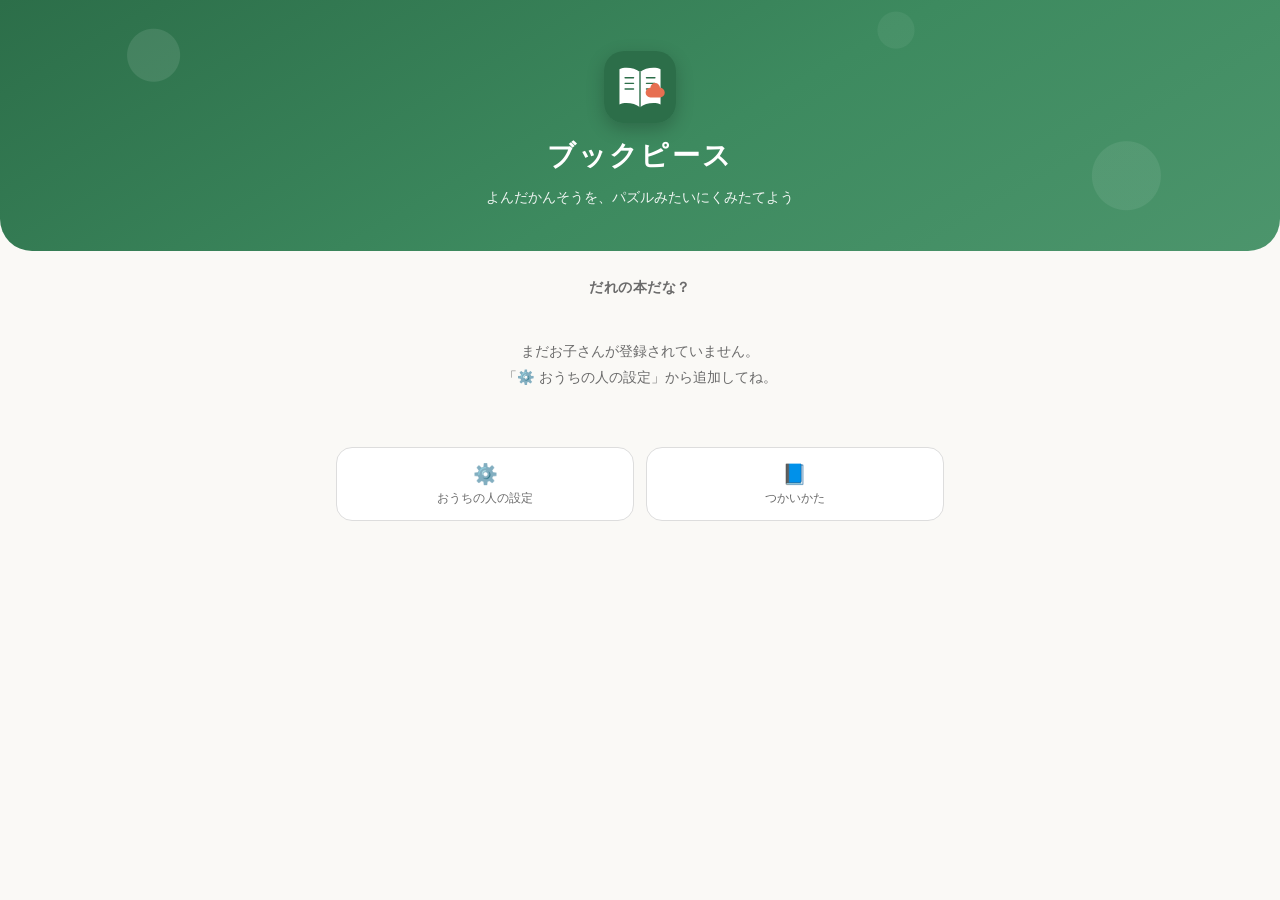
==== commit 78a2cc97: "ホーム画面をデザイン刷新：子供カードに完成冊数とメダル進捗を表示" ====
--- a/index.html
+++ b/index.html
@@ -18,16 +18,27 @@
   <!-- ホーム画面：子供選択 -->
   <section id="screen-home" class="screen active">
     <header class="home-header">
-      <div class="home-logo">📖🧩</div>
+      <img class="home-logo" src="./icons/icon.svg" width="72" height="72" alt="">
       <h1>ブックピース</h1>
       <p class="home-sub">よんだかんそうを、パズルみたいにくみたてよう</p>
     </header>
-    <div class="child-picker" id="child-picker"></div>
-    <p class="child-picker-empty hidden" id="child-picker-empty">
-      まだお子さんが登録されていません。<br>「⚙️ おうちの人の設定」から追加してね。
-    </p>
-    <button class="settings-link" data-action="open-settings">⚙️ おうちの人の設定</button>
-    <button class="settings-link" data-action="open-guide">📘 つかいかた</button>
+    <div class="home-body">
+      <h2 class="home-section-title">だれの本だな？</h2>
+      <div class="child-picker" id="child-picker"></div>
+      <p class="child-picker-empty hidden" id="child-picker-empty">
+        まだお子さんが登録されていません。<br>「⚙️ おうちの人の設定」から追加してね。
+      </p>
+      <div class="home-actions">
+        <button class="home-action" data-action="open-settings">
+          <span class="home-action-icon">⚙️</span>
+          <span class="home-action-label">おうちの人の設定</span>
+        </button>
+        <button class="home-action" data-action="open-guide">
+          <span class="home-action-icon">📘</span>
+          <span class="home-action-label">つかいかた</span>
+        </button>
+      </div>
+    </div>
   </section>
 
   <!-- 本棚画面 -->
@@ -124,6 +135,17 @@
       <span></span>
     </header>
     <p class="puzzle-hint">カードをドラッグして「はじめ・なか・おわり」にいれよう！（タップでもいどうできるよ）</p>
+
+    <!-- 手札置き場：ここからカードを3つの箱へ振り分ける -->
+    <div class="puzzle-pool puzzle-zone" data-zone="pool" id="puzzle-pool">
+      <div class="zone-head pool-head">
+        <span>まだ入れてないカード</span>
+        <span class="pool-count" id="pool-count"></span>
+      </div>
+      <ul class="zone-list" id="zone-pool"></ul>
+      <p class="pool-done hidden" id="pool-done">ぜんぶ入れられたね！🎉</p>
+    </div>
+
     <div class="puzzle-zones">
       <div class="puzzle-zone" data-zone="start">
         <div class="zone-head">はじめ</div>
@@ -138,6 +160,7 @@
         <ul class="zone-list" id="zone-end"></ul>
       </div>
     </div>
+    <button class="ghost-btn full" id="btn-auto-place">おまかせでいれる</button>
     <button class="primary-btn" id="btn-to-connect">つなぎことばへ →</button>
   </section>
 
--- a/style.css
+++ b/style.css
@@ -31,48 +31,169 @@
 .hidden { display: none !important; }
 
 /* ===== ホーム画面 ===== */
+#screen-home { background: var(--bg); }
+
 .home-header {
+  position: relative;
+  overflow: hidden;
   text-align: center;
-  padding: 3rem 1rem 1.5rem;
-  background: linear-gradient(135deg, var(--main), #4c956c);
+  padding: 3.2rem 1rem 2.6rem;
+  background: linear-gradient(150deg, #2c6e49 0%, #3d8a5f 55%, #4c956c 100%);
   color: #fff;
-  border-radius: 0 0 24px 24px;
-}
-.home-logo { font-size: 2.6rem; margin-bottom: 0.4rem; }
-.home-header h1 { font-size: 1.6rem; letter-spacing: 0.05em; }
-.home-sub { font-size: 0.85rem; opacity: 0.9; margin-top: 0.5rem; }
-
-.child-picker {
-  display: flex;
-  gap: 1rem;
-  justify-content: center;
-  padding: 2rem 1rem 1rem;
-  flex-wrap: wrap;
-}
-.child-btn {
-  background: var(--card);
+  border-radius: 0 0 32px 32px;
+}
+/* 背景にうっすらパズルピースを散らす（アプリ名のモチーフ） */
+.home-header::after {
+  content: "";
+  position: absolute;
+  inset: 0;
+  background-image:
+    radial-gradient(circle at 12% 22%, rgba(255,255,255,0.10) 26px, transparent 27px),
+    radial-gradient(circle at 88% 70%, rgba(255,255,255,0.08) 34px, transparent 35px),
+    radial-gradient(circle at 70% 12%, rgba(255,255,255,0.06) 18px, transparent 19px);
+  pointer-events: none;
+}
+.home-header > * { position: relative; z-index: 1; }
+.home-logo {
+  display: block;
+  margin: 0 auto 0.7rem;
   border-radius: 20px;
-  box-shadow: 0 2px 8px rgba(0,0,0,0.08);
-  padding: 1.6rem 2rem;
-  display: flex;
-  flex-direction: column;
-  align-items: center;
-  gap: 0.5rem;
-  min-width: 130px;
-  transition: transform 0.15s;
-}
-.child-btn:active { transform: scale(0.96); }
-.child-btn .avatar { font-size: 2.6rem; }
-.child-btn .child-name { font-size: 1.1rem; font-weight: bold; color: var(--ink); }
-
-.settings-link {
-  display: block;
-  margin: 1.5rem auto 0;
-  font-size: 0.85rem;
+  box-shadow: 0 6px 18px rgba(0,0,0,0.22);
+}
+.home-header h1 { font-size: 1.75rem; letter-spacing: 0.08em; }
+.home-sub { font-size: 0.85rem; opacity: 0.92; margin-top: 0.5rem; }
+
+.home-body { max-width: 640px; margin: 0 auto; padding: 0 1rem; }
+
+.home-section-title {
+  font-size: 0.9rem;
+  font-weight: bold;
   color: var(--sub);
   text-align: center;
-  padding: 0.5rem;
-}
+  margin: 1.6rem 0 0.9rem;
+  letter-spacing: 0.04em;
+}
+
+.child-picker {
+  display: grid;
+  grid-template-columns: repeat(auto-fit, minmax(150px, 1fr));
+  gap: 0.9rem;
+}
+.child-btn {
+  position: relative;
+  background: var(--card);
+  border: 1px solid rgba(44,110,73,0.10);
+  border-radius: 22px;
+  box-shadow: 0 4px 14px rgba(44,110,73,0.10);
+  padding: 1.4rem 1rem 1.1rem;
+  display: flex;
+  flex-direction: column;
+  align-items: center;
+  gap: 0.35rem;
+  text-align: center;
+  transition: transform 0.15s, box-shadow 0.15s;
+}
+.child-btn:active { transform: scale(0.97); box-shadow: 0 2px 8px rgba(44,110,73,0.14); }
+
+.child-avatar {
+  position: relative;
+  width: 68px;
+  height: 68px;
+  border-radius: 50%;
+  background: var(--main-light);
+  display: flex;
+  align-items: center;
+  justify-content: center;
+  font-size: 2.3rem;
+  margin-bottom: 0.2rem;
+}
+.child-medal {
+  position: absolute;
+  right: -4px;
+  bottom: -2px;
+  font-size: 1.15rem;
+  background: var(--card);
+  border-radius: 50%;
+  width: 1.7rem;
+  height: 1.7rem;
+  display: flex;
+  align-items: center;
+  justify-content: center;
+  box-shadow: 0 1px 4px rgba(0,0,0,0.15);
+}
+
+.child-name { font-size: 1.1rem; font-weight: bold; color: var(--ink); }
+.child-count { font-size: 0.8rem; color: var(--sub); }
+.child-count b { font-size: 1.05rem; color: var(--main); margin-right: 0.1rem; }
+.child-draft {
+  display: inline-block;
+  margin-left: 0.4rem;
+  background: var(--accent-light);
+  color: var(--accent);
+  border-radius: 999px;
+  padding: 0.05rem 0.45rem;
+  font-size: 0.7rem;
+  font-weight: bold;
+}
+
+.child-meter {
+  display: block;
+  width: 100%;
+  height: 7px;
+  background: var(--main-light);
+  border-radius: 999px;
+  overflow: hidden;
+  margin: 0.5rem 0 0.3rem;
+}
+.child-meter-fill {
+  display: block;
+  height: 100%;
+  background: linear-gradient(90deg, var(--main), #6bbf8c);
+  border-radius: 999px;
+  transition: width 0.4s ease;
+}
+.child-goal { font-size: 0.72rem; color: var(--sub); }
+.child-latest {
+  font-size: 0.74rem;
+  color: var(--sub);
+  margin-top: 0.5rem;
+  padding-top: 0.5rem;
+  border-top: 1px dashed var(--line);
+  width: 100%;
+  white-space: nowrap;
+  overflow: hidden;
+  text-overflow: ellipsis;
+}
+
+.child-picker-empty {
+  text-align: center;
+  color: var(--sub);
+  font-size: 0.88rem;
+  line-height: 1.9;
+  padding: 1.5rem 0;
+}
+
+.home-actions {
+  display: flex;
+  gap: 0.7rem;
+  margin: 2rem 0 1rem;
+}
+.home-action {
+  flex: 1;
+  background: var(--card);
+  border: 1px solid var(--line);
+  border-radius: 16px;
+  padding: 0.85rem 0.5rem;
+  display: flex;
+  flex-direction: column;
+  align-items: center;
+  gap: 0.25rem;
+  color: var(--sub);
+  font-size: 0.78rem;
+  transition: transform 0.15s;
+}
+.home-action:active { transform: scale(0.97); }
+.home-action-icon { font-size: 1.25rem; }
 
 /* ===== 共通ヘッダー ===== */
 .bar-header {
@@ -346,6 +467,36 @@
 }
 .puzzle-card.selected .card-move-btns button { background: rgba(255,255,255,0.3); color: #fff; }
 .puzzle-card.drag-origin { opacity: 0.35; }
+
+/* 手札置き場：ここが空になったらクリア */
+.puzzle-pool {
+  max-width: 700px;
+  margin: 0.8rem auto 0;
+  border-style: solid;
+  border-color: var(--accent);
+  background: var(--accent-light);
+}
+.puzzle-pool.is-empty { border-style: dashed; border-color: var(--line); background: var(--card); }
+.pool-head { display: flex; justify-content: space-between; align-items: baseline; }
+.pool-count { font-size: 0.8rem; color: var(--accent); font-weight: bold; }
+.pool-done { text-align: center; color: var(--main); font-weight: bold; font-size: 0.9rem; padding: 0.4rem 0; }
+
+/* 置いた瞬間のフィードバック。正解はぴょこん、それ以外はふるふる */
+.puzzle-card.just-right { animation: card-pop 0.45s ease; background: var(--main); color: #fff; }
+.puzzle-card.just-wrong { animation: card-wobble 0.4s ease; }
+@keyframes card-pop {
+  0% { transform: scale(1); }
+  40% { transform: scale(1.08); }
+  100% { transform: scale(1); }
+}
+@keyframes card-wobble {
+  0%, 100% { transform: translateX(0); }
+  25% { transform: translateX(-5px); }
+  75% { transform: translateX(5px); }
+}
+@media (prefers-reduced-motion: reduce) {
+  .puzzle-card.just-right, .puzzle-card.just-wrong { animation: none; }
+}
 .puzzle-card-ghost {
   position: fixed;
   top: 0;
